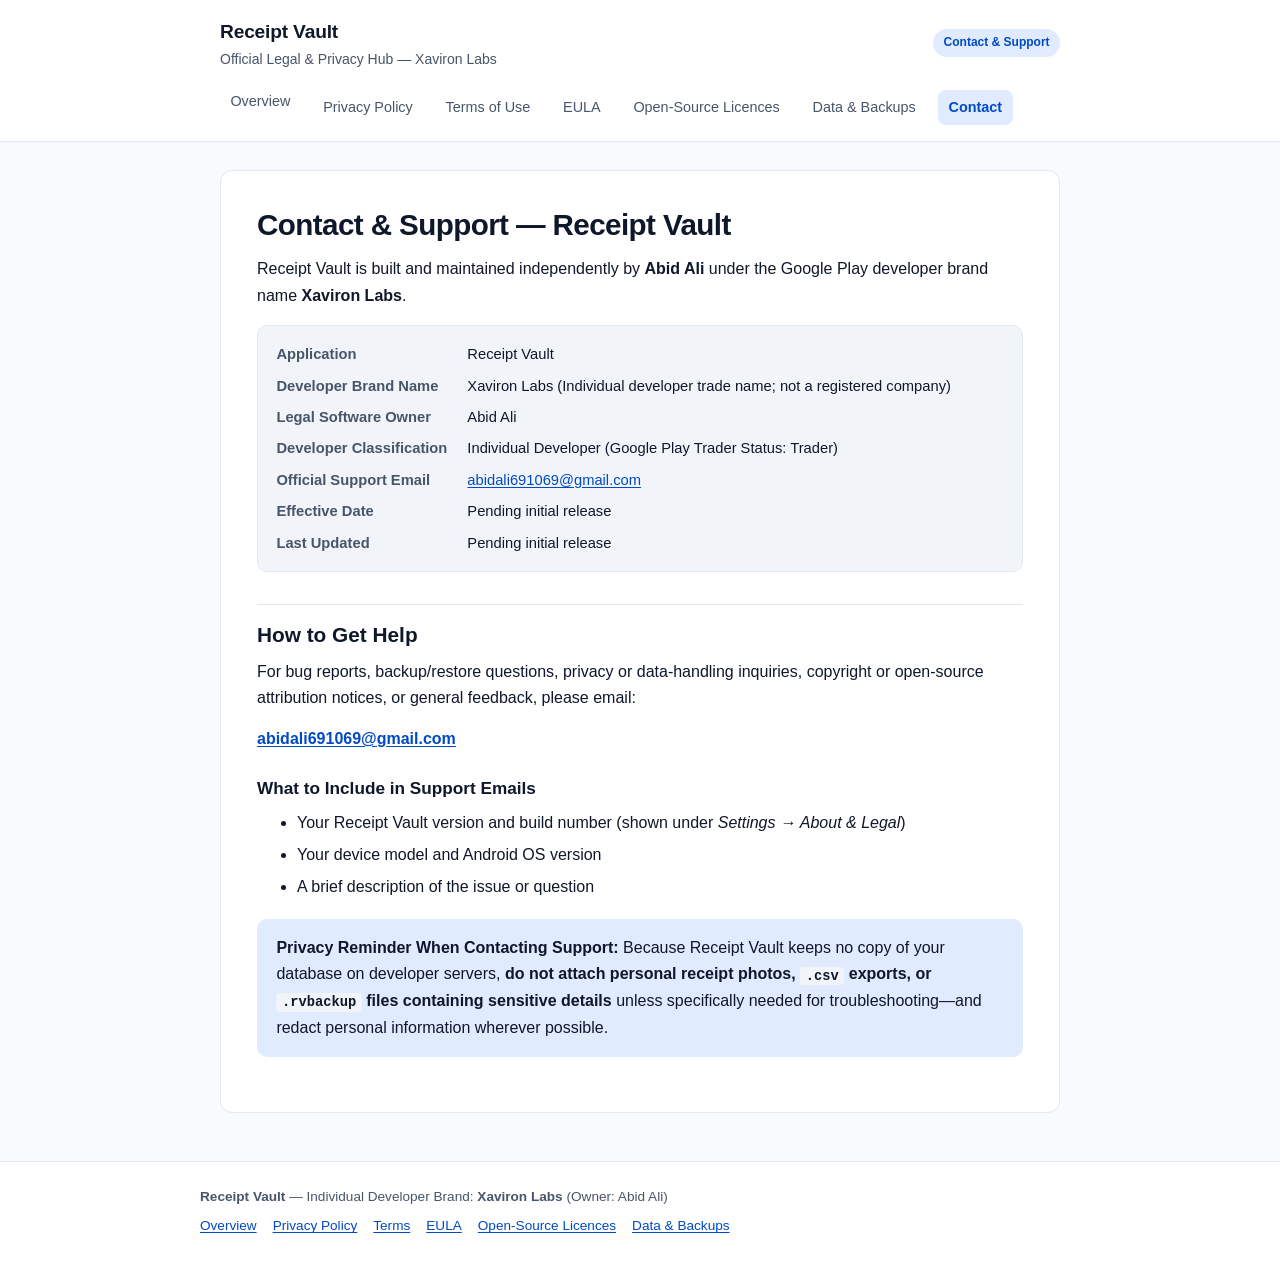
==== contact/index.html @ 832035ce "feat: add Receipt Vault static legal website and GitHub Pages workflow" ====
<!DOCTYPE html>
<html lang="en">
<head>
  <meta charset="utf-8">
  <meta name="viewport" content="width=device-width, initial-scale=1.0">
  <title>Contact &amp; Support — Receipt Vault | Xaviron Labs</title>
  <meta name="description" content="Official contact and support information for Receipt Vault by Xaviron Labs (Abid Ali, Individual Developer / Google Play Trader).">
  <link rel="canonical" href="https://abidali46.github.io/receipt-vault-legal/contact/">
  <link rel="stylesheet" href="../assets/style.css">
</head>
<body>
  <a class="skip-link" href="#main-content">Skip to main content</a>

  <header class="site-header">
    <div class="header-inner">
      <div class="brand-row">
        <a class="brand-title" href="../">
          <strong>Receipt Vault</strong>
          <span>Official Legal &amp; Privacy Hub — Xaviron Labs</span>
        </a>
        <span class="badge">Contact &amp; Support</span>
      </div>
      <nav class="site-nav" aria-label="Primary legal navigation">
        <ul class="nav-list">
          <li><a href="../">Overview</a></li>
          <li><a href="../privacy-policy/">Privacy Policy</a></li>
          <li><a href="../terms/">Terms of Use</a></li>
          <li><a href="../eula/">EULA</a></li>
          <li><a href="../open-source-licenses/">Open-Source Licences</a></li>
          <li><a href="../data-and-backups/">Data &amp; Backups</a></li>
          <li><a href="./" aria-current="page">Contact</a></li>
        </ul>
      </nav>
    </div>
  </header>

  <main id="main-content" class="main-container">
    <article class="doc-card">
      <h1>Contact &amp; Support — Receipt Vault</h1>
      <p>Receipt Vault is built and maintained independently by <strong>Abid Ali</strong> under the Google Play developer brand name <strong>Xaviron Labs</strong>.</p>

      <div class="meta-box">
        <dl>
          <dt>Application</dt>
          <dd>Receipt Vault</dd>
          <dt>Developer Brand Name</dt>
          <dd>Xaviron Labs (Individual developer trade name; not a registered company)</dd>
          <dt>Legal Software Owner</dt>
          <dd>Abid Ali</dd>
          <dt>Developer Classification</dt>
          <dd>Individual Developer (Google Play Trader Status: Trader)</dd>
          <dt>Official Support Email</dt>
          <dd><a href="mailto:abidali691069@gmail.com">abidali691069@gmail.com</a></dd>
          <dt>Effective Date</dt>
          <dd data-legal-date="effective">Pending initial release</dd>
          <dt>Last Updated</dt>
          <dd data-legal-date="updated">Pending initial release</dd>
        </dl>
      </div>

      <h2>How to Get Help</h2>
      <p>For bug reports, backup/restore questions, privacy or data-handling inquiries, copyright or open-source attribution notices, or general feedback, please email:</p>
      <p><strong><a href="mailto:abidali691069@gmail.com">abidali691069@gmail.com</a></strong></p>

      <h3>What to Include in Support Emails</h3>
      <ul>
        <li>Your Receipt Vault version and build number (shown under <em>Settings &rarr; About &amp; Legal</em>)</li>
        <li>Your device model and Android OS version</li>
        <li>A brief description of the issue or question</li>
      </ul>

      <div class="callout callout-info">
        <strong>Privacy Reminder When Contacting Support:</strong> Because Receipt Vault keeps no copy of your database on developer servers, <strong>do not attach personal receipt photos, <code>.csv</code> exports, or <code>.rvbackup</code> files containing sensitive details</strong> unless specifically needed for troubleshooting—and redact personal information wherever possible.
      </div>
    </article>
  </main>

  <footer class="site-footer">
    <div class="footer-inner">
      <div><strong>Receipt Vault</strong> — Individual Developer Brand: <strong>Xaviron Labs</strong> (Owner: Abid Ali)</div>
      <div class="footer-links">
        <a href="../">Overview</a>
        <a href="../privacy-policy/">Privacy Policy</a>
        <a href="../terms/">Terms</a>
        <a href="../eula/">EULA</a>
        <a href="../open-source-licenses/">Open-Source Licences</a>
        <a href="../data-and-backups/">Data &amp; Backups</a>
      </div>
    </div>
  </footer>
</body>
</html>
---- assets/style.css ----
/* Receipt Vault Legal Website — Xaviron Labs
 * Lightweight, zero-JavaScript, accessible static stylesheet matching Receipt Vault Material 3 palette. */

:root {
  --bg: #f8fafc;
  --surface: #ffffff;
  --surface-alt: #f1f5f9;
  --border: #e2e8f0;
  --text: #0f172a;
  --text-muted: #475569;
  --primary: #004ac6;
  --primary-accent: #2563eb;
  --primary-soft: #e0ebff;
  --success-bg: #dcfce7;
  --success-text: #166534;
  --warn-bg: #fef3c7;
  --warn-text: #92400e;
  --radius: 12px;
  --max-width: 880px;
}

@media (prefers-color-scheme: dark) {
  :root {
    --bg: #0f172a;
    --surface: #1e293b;
    --surface-alt: #0b1220;
    --border: #334155;
    --text: #f8fafc;
    --text-muted: #cbd5e1;
    --primary: #93c5fd;
    --primary-accent: #60a5fa;
    --primary-soft: #1e3a5f;
    --success-bg: #14532d;
    --success-text: #bbf7d0;
    --warn-bg: #451a03;
    --warn-text: #fde68a;
  }
}

*,
*::before,
*::after {
  box-sizing: border-box;
}

html {
  font-size: 16px;
  -webkit-text-size-adjust: 100%;
  scroll-behavior: smooth;
}

body {
  margin: 0;
  font-family: -apple-system, BlinkMacSystemFont, "Segoe UI", Roboto, Oxygen,
    Ubuntu, Cantarell, "Helvetica Neue", Arial, sans-serif;
  line-height: 1.65;
  color: var(--text);
  background-color: var(--bg);
}

a {
  color: var(--primary);
  text-decoration: underline;
  text-underline-offset: 2px;
}

a:hover {
  color: var(--primary-accent);
}

a:focus-visible,
button:focus-visible {
  outline: 3px solid var(--primary-accent);
  outline-offset: 2px;
  border-radius: 4px;
}

.skip-link {
  position: absolute;
  left: -9999px;
  top: 0;
  background: var(--primary);
  color: #ffffff;
  padding: 0.6rem 1rem;
  z-index: 100;
  text-decoration: none;
  font-weight: 600;
}

.skip-link:focus {
  left: 0.75rem;
  top: 0.75rem;
}

.site-header {
  background-color: var(--surface);
  border-bottom: 1px solid var(--border);
}

.header-inner {
  max-width: var(--max-width);
  margin: 0 auto;
  padding: 1rem 1.25rem;
}

.brand-row {
  display: flex;
  flex-wrap: wrap;
  align-items: center;
  justify-content: space-between;
  gap: 0.75rem;
}

.brand-title {
  display: flex;
  flex-direction: column;
  text-decoration: none;
  color: var(--text);
}

.brand-title strong {
  font-size: 1.2rem;
  letter-spacing: -0.01em;
}

.brand-title span {
  font-size: 0.875rem;
  color: var(--text-muted);
}

.badge {
  display: inline-block;
  padding: 0.25rem 0.65rem;
  border-radius: 999px;
  font-size: 0.75rem;
  font-weight: 600;
  background-color: var(--primary-soft);
  color: var(--primary);
}

.site-nav {
  margin-top: 0.875rem;
}

.nav-list {
  list-style: none;
  margin: 0;
  padding: 0;
  display: flex;
  flex-wrap: wrap;
  gap: 0.4rem 0.75rem;
}

.nav-list a {
  display: inline-block;
  padding: 0.35rem 0.65rem;
  border-radius: 8px;
  font-size: 0.9rem;
  font-weight: 500;
  text-decoration: none;
  color: var(--text-muted);
}

.nav-list a:hover {
  background-color: var(--surface-alt);
  color: var(--text);
}

.nav-list a[aria-current="page"] {
  background-color: var(--primary-soft);
  color: var(--primary);
  font-weight: 600;
}

.main-container {
  max-width: var(--max-width);
  margin: 0 auto;
  padding: 1.75rem 1.25rem 3rem;
}

.doc-card {
  background-color: var(--surface);
  border: 1px solid var(--border);
  border-radius: var(--radius);
  padding: 1.75rem 1.5rem;
}

@media (min-width: 640px) {
  .doc-card {
    padding: 2.25rem 2.25rem;
  }
}

h1 {
  margin-top: 0;
  margin-bottom: 0.75rem;
  font-size: 1.85rem;
  line-height: 1.25;
  letter-spacing: -0.02em;
}

h2 {
  margin-top: 2rem;
  margin-bottom: 0.65rem;
  padding-top: 1rem;
  border-top: 1px solid var(--border);
  font-size: 1.3rem;
  line-height: 1.3;
}

h3 {
  margin-top: 1.35rem;
  margin-bottom: 0.45rem;
  font-size: 1.075rem;
}

p,
ul,
ol {
  margin-top: 0.5rem;
  margin-bottom: 0.9rem;
}

li + li {
  margin-top: 0.35rem;
}

.meta-box {
  background-color: var(--surface-alt);
  border: 1px solid var(--border);
  border-radius: 10px;
  padding: 1rem 1.15rem;
  margin: 1rem 0 1.5rem;
  font-size: 0.92rem;
}

.meta-box dl {
  margin: 0;
  display: grid;
  grid-template-columns: 1fr;
  gap: 0.45rem;
}

@media (min-width: 600px) {
  .meta-box dl {
    grid-template-columns: max-content 1fr;
    gap: 0.45rem 1.25rem;
  }
}

.meta-box dt {
  font-weight: 600;
  color: var(--text-muted);
}

.meta-box dd {
  margin: 0;
}

.callout {
  border-radius: 10px;
  padding: 0.95rem 1.15rem;
  margin: 1.15rem 0;
  border: 1px solid var(--border);
  background-color: var(--surface-alt);
}

.callout-info {
  background-color: var(--primary-soft);
  border-color: transparent;
}

.callout-warn {
  background-color: var(--warn-bg);
  color: var(--warn-text);
  border-color: transparent;
}

.callout-success {
  background-color: var(--success-bg);
  color: var(--success-text);
  border-color: transparent;
}

.card-grid {
  display: grid;
  grid-template-columns: 1fr;
  gap: 1rem;
  margin: 1.25rem 0;
}

@media (min-width: 640px) {
  .card-grid {
    grid-template-columns: repeat(2, 1fr);
  }
}

.nav-card {
  display: block;
  background-color: var(--surface-alt);
  border: 1px solid var(--border);
  border-radius: 10px;
  padding: 1.1rem 1.2rem;
  text-decoration: none;
  color: var(--text);
}

.nav-card:hover {
  border-color: var(--primary-accent);
  color: var(--text);
}

.nav-card h3 {
  margin-top: 0;
  margin-bottom: 0.35rem;
  color: var(--primary);
}

.nav-card p {
  margin: 0;
  font-size: 0.9rem;
  color: var(--text-muted);
}

.table-wrap {
  overflow-x: auto;
  margin: 1rem 0 1.35rem;
  border: 1px solid var(--border);
  border-radius: 8px;
}

table {
  width: 100%;
  border-collapse: collapse;
  font-size: 0.875rem;
  text-align: left;
}

th,
td {
  padding: 0.6rem 0.75rem;
  border-bottom: 1px solid var(--border);
  vertical-align: top;
}

th {
  background-color: var(--surface-alt);
  font-weight: 600;
}

tr:last-child td {
  border-bottom: none;
}

code,
pre {
  font-family: ui-monospace, SFMono-Regular, Menlo, Monaco, Consolas, monospace;
  font-size: 0.86em;
}

code {
  background-color: var(--surface-alt);
  padding: 0.12rem 0.35rem;
  border-radius: 4px;
}

pre {
  background-color: var(--surface-alt);
  border: 1px solid var(--border);
  border-radius: 8px;
  padding: 0.9rem 1rem;
  overflow-x: auto;
  line-height: 1.5;
}

.site-footer {
  border-top: 1px solid var(--border);
  background-color: var(--surface);
  color: var(--text-muted);
  font-size: 0.85rem;
  padding: 1.5rem 1.25rem;
}

.footer-inner {
  max-width: var(--max-width);
  margin: 0 auto;
  display: flex;
  flex-direction: column;
  gap: 0.45rem;
}

.footer-links {
  display: flex;
  flex-wrap: wrap;
  gap: 0.5rem 1rem;
}
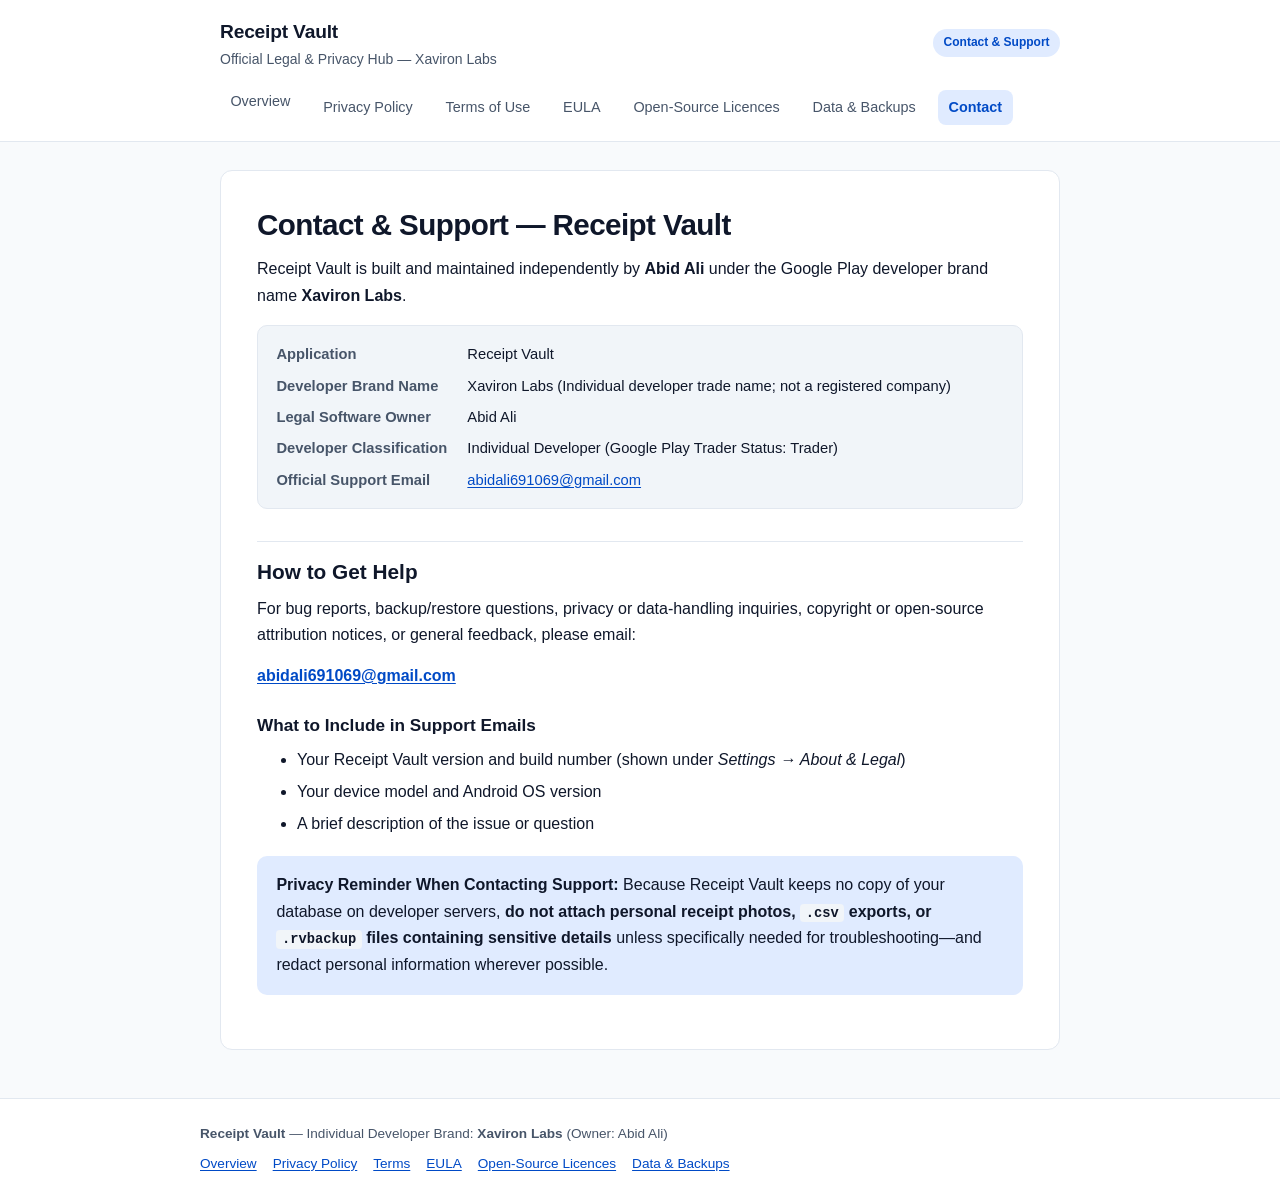
==== commit 52f15c09: "docs: synchronize Receipt Vault legal pages for 1.0.0+1 release" ====
--- a/contact/index.html
+++ b/contact/index.html
@@ -51,10 +51,6 @@
           <dd>Individual Developer (Google Play Trader Status: Trader)</dd>
           <dt>Official Support Email</dt>
           <dd><a href="mailto:abidali691069@gmail.com">abidali691069@gmail.com</a></dd>
-          <dt>Effective Date</dt>
-          <dd data-legal-date="effective">Pending initial release</dd>
-          <dt>Last Updated</dt>
-          <dd data-legal-date="updated">Pending initial release</dd>
         </dl>
       </div>
 
